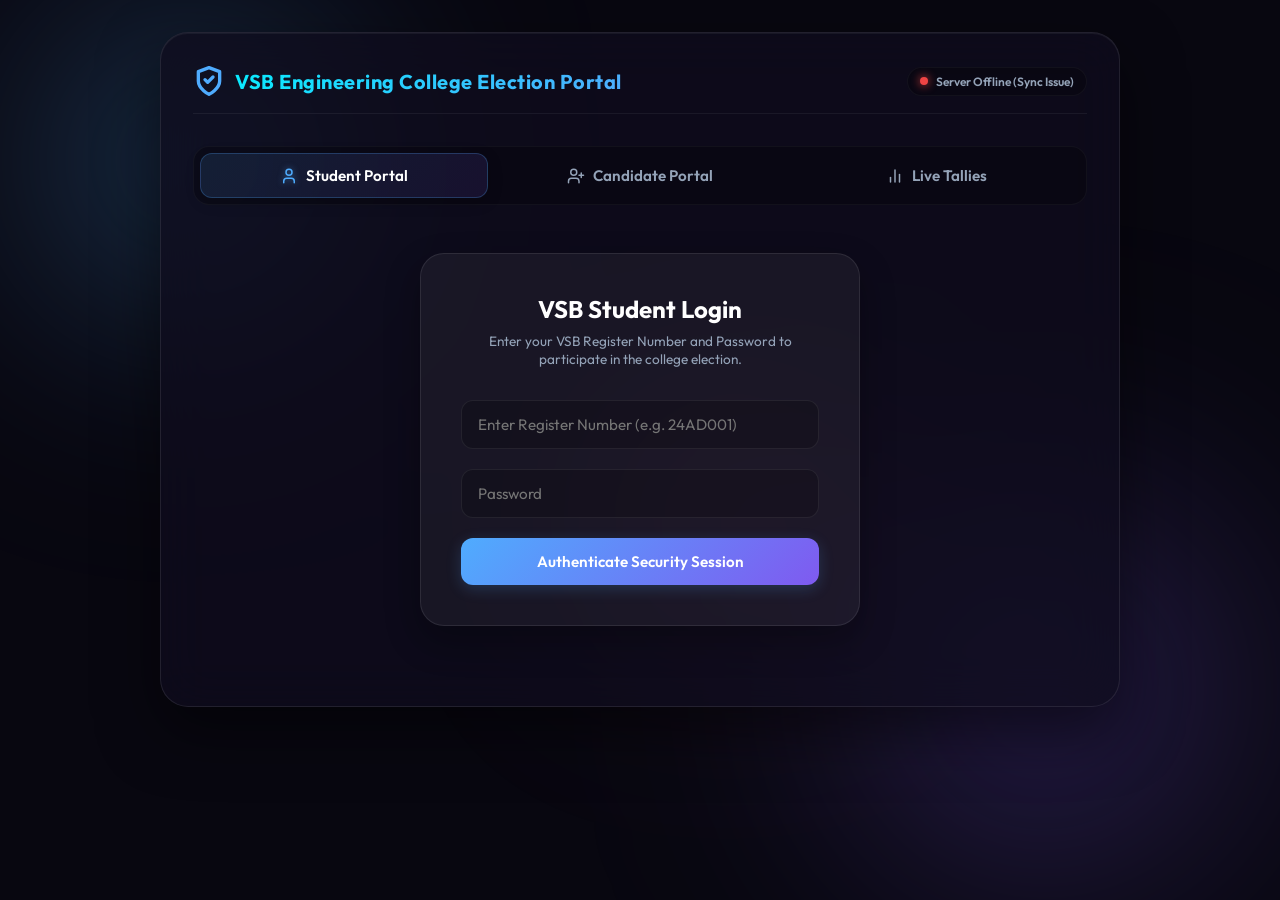
==== frontend/index.html @ 894a5782 "Initial commit - College Online Voting System" ====
<!DOCTYPE html>
<html lang="en">
<head>
  <meta charset="UTF-8">
  <meta name="viewport" content="width=device-width, initial-scale=1.0">
  <title>VSB Engineering College Online Election System</title>
  <link rel="stylesheet" href="style.css">
</head>
<body>

  <!-- Background Animated Glow Orbs -->
  <div class="bg-orbs">
    <div class="orb orb-1"></div>
    <div class="orb orb-2"></div>
    <div class="orb orb-3"></div>
  </div>

  <div class="container">
    
    <!-- Top System Header -->
    <header class="app-header">
      <div class="header-logo">
        <svg xmlns="http://www.w3.org/2000/svg" width="32" height="32" viewBox="0 0 24 24" fill="none" stroke="currentColor" stroke-width="2.5" stroke-linecap="round" stroke-linejoin="round">
          <path d="M12 22s8-4 8-10V5l-8-3-8 3v7c0 6 8 10 8 10z"/>
          <path d="m9 11 2 2 4-4"/>
        </svg>
        <span>VSB Engineering College Election Portal</span>
      </div>
      <div class="connection-status" id="connectionStatus">
        <span class="status-dot offline"></span>
        <span class="status-text" id="statusText">Connecting Server...</span>
      </div>
    </header>

    <!-- Main Navigation Menu Tabs -->
    <nav class="main-menu">
      <button class="active" onclick="switchMainTab('voter')">
        <svg xmlns="http://www.w3.org/2000/svg" width="18" height="18" viewBox="0 0 24 24" fill="none" stroke="currentColor" stroke-width="2" stroke-linecap="round" stroke-linejoin="round">
          <path d="M19 21v-2a4 4 0 0 0-4-4H9a4 4 0 0 0-4 4v2"/>
          <circle cx="12" cy="7" r="4"/>
        </svg>
        Student Portal
      </button>
      <button onclick="switchMainTab('candidate')">
        <svg xmlns="http://www.w3.org/2000/svg" width="18" height="18" viewBox="0 0 24 24" fill="none" stroke="currentColor" stroke-width="2" stroke-linecap="round" stroke-linejoin="round">
          <path d="M16 21v-2a4 4 0 0 0-4-4H6a4 4 0 0 0-4 4v2"/>
          <circle cx="9" cy="7" r="4"/>
          <line x1="19" x2="19" y1="8" y2="14"/>
          <line x1="22" x2="16" y1="11" y2="11"/>
        </svg>
        Candidate Portal
      </button>
      <button onclick="switchMainTab('results')">
        <svg xmlns="http://www.w3.org/2000/svg" width="18" height="18" viewBox="0 0 24 24" fill="none" stroke="currentColor" stroke-width="2" stroke-linecap="round" stroke-linejoin="round">
          <line x1="18" x2="18" y1="20" y2="10"/>
          <line x1="12" x2="12" y1="20" y2="4"/>
          <line x1="6" x2="6" y1="20" y2="14"/>
        </svg>
        Live Tallies
      </button>
    </nav>

    <!-- SECTION 1: STUDENT VOTER PORTAL -->
    <div id="voterPortal" class="tab-section active">
      
      <!-- Voter Authentication Check -->
      <div id="voterLoginCard" class="auth-card">
        <h2>VSB Student Login</h2>
        <p class="auth-subtitle">
Enter your VSB Register Number and Password to participate in the college election.
</p>
        <div class="form-group">
          <input type="text"
id="voterIdInput"
placeholder="Enter Register Number (e.g. 24AD001)">
        </div>
        <div class="form-group">
          <input type="password" id="voterPassInput" placeholder="Password">
        </div>
        <button class="btn-primary" onclick="handleVoterLogin()">
          Authenticate Security Session
        </button>
      </div>

      <!-- Voter Active Session Dashboard -->
      <div id="voterDashboard" class="dashboard-wrapper" style="display: none;">
        <div class="session-info-bar">
          <div class="voter-badge">
            <div class="badge-icon">
              <svg xmlns="http://www.w3.org/2000/svg" width="20" height="20" viewBox="0 0 24 24" fill="none" stroke="currentColor" stroke-width="2">
                <path d="M19 21v-2a4 4 0 0 0-4-4H9a4 4 0 0 0-4 4v2"/>
                <circle cx="12" cy="7" r="4"/>
              </svg>
            </div>
            <div>
              <div class="voter-name" id="sessionVoterName">David Miller</div>
              <div class="voter-details" id="sessionVoterDetails">STU001 • Department of Computer Science</div>
            </div>
          </div>
          <button class="btn-secondary" onclick="handleVoterLogout()">Logout</button>
        </div>

        <h2 class="section-title">Electoral Categories</h2>

        <!-- Position Category Toggles -->
        <div class="position-tab-bar">
          <button class="pos-tab active" onclick="switchPositionTab('President')">President</button>
          <button class="pos-tab" onclick="switchPositionTab('Vice President')">Vice President</button>
          <button class="pos-tab" onclick="switchPositionTab('General Secretary')">General Secretary</button>
        </div>

        <!-- Ballot Cast Indicator -->
        <div id="ballotCastBadge" class="ballot-status-badge" style="display: none;">
          <svg xmlns="http://www.w3.org/2000/svg" width="20" height="20" viewBox="0 0 24 24" fill="none" stroke="currentColor" stroke-width="2.5">
            <polyline points="20 6 9 17 4 12"/>
          </svg>
          <span>You have cast your secure ballot for this position.</span>
        </div>

        <!-- Candidate Cards Grid -->
        <div id="voterCandidatesGrid" class="cards-grid">
          <!-- Dynamically populated candidate cards -->
        </div>

      </div>
    </div>

    <!-- SECTION 2: CANDIDATE PROFILE PORTAL -->
    <div id="candidatePortal" class="tab-section">
      
      <!-- Candidate Authentication Check -->
      <div id="candidateLoginCard" class="auth-card">
        <h2>Candidate Console Login</h2>
        <p class="auth-subtitle">Authorized participants only. Access profile configuration utilities.</p>
        <div class="form-group">
          <input type="text" id="candidateIdInput" placeholder="Enter Candidate ID (e.g. PRES01)">
        </div>
        <div class="form-group">
          <input type="password" id="candidatePassInput" placeholder="Console Password">
        </div>
        <button class="btn-primary" onclick="handleCandidateLogin()">
          Decrypt Profile Console
        </button>
      </div>

      <!-- Candidate Profile Editor console -->
      <div id="candidateEditor" class="editor-wrapper" style="display: none;">
        <div class="session-info-bar">
          <div>
            <h2 class="editor-title">Candidate Profile Console</h2>
            <p class="editor-subtitle">Modify details presented to student voters.</p>
          </div>
          <button class="btn-secondary" onclick="handleCandidateLogout()">Logout</button>
        </div>

        <div class="editor-layout">
          
          <!-- Image upload and preview card -->
          <div class="profile-photo-card">
            <h3>Profile Photo</h3>
            <div class="photo-preview-box">
              <img id="profileImagePreview" src="" alt="Profile Image" style="display: none;">
              <div id="photoAvatarPlaceholder" class="photo-placeholder-avatar">
                <svg xmlns="http://www.w3.org/2000/svg" width="60" height="60" viewBox="0 0 24 24" fill="none" stroke="currentColor" stroke-width="1.5">
                  <path d="M19 21v-2a4 4 0 0 0-4-4H9a4 4 0 0 0-4 4v2"/>
                  <circle cx="12" cy="7" r="4"/>
                </svg>
              </div>
            </div>
            <div class="file-input-wrapper">
              <button class="btn-file-select">Select Photo File</button>
              <input type="file" id="candidateImageFile" accept="image/*" onchange="previewSelectedImage(event)">
            </div>
            <p class="photo-upload-hint">Formats: JPG, PNG, WebP (Max 2MB).</p>
            <button class="btn-primary-small" onclick="handleCandidateImageUpload()">
              Upload Photo
            </button>
          </div>

          <!-- Text Profile fields -->
          <div class="profile-details-form">
            <h3>Campaign Information</h3>
            <div class="editor-grid">
              <div class="form-group">
                <label>Registered Name</label>
                <input type="text" id="candEditName" placeholder="Full Name">
              </div>
              <div class="form-group">
                <label>Position Affiliation</label>
                <input type="text" id="candEditPosition" disabled style="opacity: 0.65; cursor: not-allowed;">
              </div>
              <div class="form-group full-width">
                <label>Degree & Year</label>
                <input type="text" id="candEditDegree" placeholder="e.g. B.Tech CS, 3rd Year">
              </div>
              <div class="form-group full-width">
                <label>Academic / Extra-Curricular Qualifications</label>
                <input type="text" id="candEditQual" placeholder="e.g. Class Rep, Tech-fest Organizer">
              </div>
              <div class="form-group full-width">
                <label>Profile Achievements</label>
                <textarea id="candEditAchievements" placeholder="List your key achievements during college life..."></textarea>
              </div>
              <div class="form-group full-width">
                <label>Campaign Manifesto & Promises</label>
                <textarea id="candEditManifesto" placeholder="List your promises and manifesto agenda for voters..."></textarea>
              </div>
            </div>
            <button class="btn-primary" onclick="handleCandidateProfileUpdate()">
              Save Profile Changes
            </button>
          </div>

        </div>
      </div>
    </div>

    <!-- SECTION 3: ELECTION LIVE TALLIES -->
    <div id="resultsPortal" class="tab-section">
      <div class="results-header-box">
        <h2>Live Ballot tallies</h2>
        <p class="results-subtitle">Encrypted public ledger vote summaries. Refresh values live.</p>
        <button class="btn-secondary-small" onclick="loadResultsData()">
          <svg xmlns="http://www.w3.org/2000/svg" width="16" height="16" viewBox="0 0 24 24" fill="none" stroke="currentColor" stroke-width="2">
            <path d="M21.5 2v6h-6M21.34 15.57a10 10 0 1 1-.57-8.38l5.67-5.67"/>
          </svg>
          Sync Votes
        </button>
      </div>

      <!-- Live position summaries container -->
      <div id="resultsTalliesContainer">
        <!-- Dynamically rendered progress charts per position -->
      </div>
    </div>

  </div>

  <!-- Micro Notifications Toast -->
  <div id="appToast" class="toast-card">
    <span class="toast-icon" id="toastIcon"></span>
    <span class="toast-message" id="toastMessage"></span>
  </div>

  <script src="script.js"></script>
</body>
</html>
---- frontend/style.css ----
/* frontend/style.css */
@import url('https://fonts.googleapis.com/css2?family=Outfit:wght@300;400;500;600;700&display=swap');

:root {
  --bg-primary: #080710;
  --card-bg: rgba(255, 255, 255, 0.05);
  --card-border: rgba(255, 255, 255, 0.09);
  --text-primary: #ffffff;
  --text-secondary: #94a3b8;
  
  /* Harmonious Color Palette */
  --accent-cyan: #00f2fe;
  --accent-blue: #4facfe;
  --accent-purple: #7f5af0;
  --accent-pink: #ec4899;
  
  --success: #10b981;
  --error: #ef4444;
  --warning: #f59e0b;
  
  --transition-smooth: all 0.4s cubic-bezier(0.16, 1, 0.3, 1);
  --font-family: 'Outfit', sans-serif;
}

* {
  margin: 0;
  padding: 0;
  box-sizing: border-box;
}

body {
  font-family: var(--font-family);
  background-color: var(--bg-primary);
  color: var(--text-primary);
  min-height: 100vh;
  overflow-x: hidden;
  position: relative;
  display: flex;
  justify-content: center;
  align-items: flex-start;
  padding: 2rem 1rem;
}

/* Background Glowing Orbs */
.bg-orbs {
  position: fixed;
  width: 100vw;
  height: 100vh;
  top: 0;
  left: 0;
  z-index: 1;
  overflow: hidden;
  pointer-events: none;
}

.orb {
  position: absolute;
  border-radius: 50%;
  filter: blur(100px);
  opacity: 0.3;
  mix-blend-mode: screen;
}

.orb-1 {
  width: 500px;
  height: 500px;
  background: radial-gradient(circle, var(--accent-blue) 0%, transparent 70%);
  top: -10%;
  left: -5%;
  animation: floatOrb 25s infinite alternate ease-in-out;
}

.orb-2 {
  width: 600px;
  height: 600px;
  background: radial-gradient(circle, var(--accent-purple) 0%, transparent 70%);
  bottom: -10%;
  right: -5%;
  animation: floatOrb 30s infinite alternate-reverse ease-in-out;
}

.orb-3 {
  width: 300px;
  height: 300px;
  background: radial-gradient(circle, var(--accent-pink) 0%, transparent 70%);
  top: 40%;
  left: 45%;
  animation: floatOrb 20s infinite alternate ease-in-out;
}

@keyframes floatOrb {
  0% { transform: translate(0, 0) scale(1); }
  50% { transform: translate(50px, -30px) scale(1.05); }
  100% { transform: translate(-30px, 60px) scale(0.95); }
}

/* App Container */
.container {
  position: relative;
  z-index: 10;
  width: 100%;
  max-width: 960px;
  background: rgba(15, 12, 30, 0.75);
  backdrop-filter: blur(24px);
  -webkit-backdrop-filter: blur(24px);
  border: 1px solid var(--card-border);
  border-radius: 28px;
  padding: 2rem;
  box-shadow: 0 24px 60px rgba(0, 0, 0, 0.5),
              inset 0 1px 0 rgba(255, 255, 255, 0.05);
}

/* App Header */
.app-header {
  display: flex;
  justify-content: space-between;
  align-items: center;
  margin-bottom: 2rem;
  padding-bottom: 1rem;
  border-bottom: 1px solid rgba(255, 255, 255, 0.06);
}

.header-logo {
  font-size: 1.25rem;
  font-weight: 700;
  letter-spacing: 0.5px;
  display: flex;
  align-items: center;
  gap: 10px;
  background: linear-gradient(135deg, var(--accent-cyan), var(--accent-blue));
  -webkit-background-clip: text;
  -webkit-text-fill-color: transparent;
}

.header-logo svg {
  stroke: var(--accent-blue);
}

/* Connection Status indicator */
.connection-status {
  display: flex;
  align-items: center;
  gap: 8px;
  background: rgba(0, 0, 0, 0.25);
  padding: 6px 12px;
  border-radius: 20px;
  border: 1px solid rgba(255, 255, 255, 0.04);
}

.status-dot {
  width: 8px;
  height: 8px;
  border-radius: 50%;
  display: inline-block;
  position: relative;
}

.status-dot.online {
  background: var(--success);
  box-shadow: 0 0 10px var(--success);
}

.status-dot.offline {
  background: var(--error);
  box-shadow: 0 0 10px var(--error);
  animation: pulseOffline 1.5s infinite alternate;
}

@keyframes pulseOffline {
  to { opacity: 0.4; }
}

.status-text {
  font-size: 0.75rem;
  font-weight: 600;
  color: var(--text-secondary);
}

/* Navigation Menu */
.main-menu {
  display: grid;
  grid-template-columns: repeat(3, 1fr);
  gap: 8px;
  background: rgba(0, 0, 0, 0.25);
  padding: 6px;
  border-radius: 16px;
  border: 1px solid rgba(255, 255, 255, 0.04);
  margin-bottom: 2rem;
}

.main-menu button {
  background: transparent;
  border: none;
  color: var(--text-secondary);
  padding: 12px 6px;
  font-family: var(--font-family);
  font-size: 0.95rem;
  font-weight: 600;
  cursor: pointer;
  border-radius: 12px;
  transition: var(--transition-smooth);
  outline: none;
  display: flex;
  align-items: center;
  justify-content: center;
  gap: 8px;
}

.main-menu button svg {
  transition: var(--transition-smooth);
}

.main-menu button:hover {
  color: var(--text-primary);
  background: rgba(255, 255, 255, 0.03);
}

.main-menu button.active {
  background: linear-gradient(135deg, rgba(79, 172, 254, 0.12), rgba(127, 90, 240, 0.12));
  color: var(--text-primary);
  border: 1px solid rgba(79, 172, 254, 0.25);
  box-shadow: 0 4px 15px rgba(0, 0, 0, 0.2);
}

.main-menu button.active svg {
  stroke: var(--accent-blue);
  filter: drop-shadow(0 0 3px rgba(79, 172, 254, 0.5));
}

/* Sections Control */
.tab-section {
  display: none;
  opacity: 0;
  transform: translateY(15px);
  transition: opacity 0.5s ease, transform 0.5s ease;
}

.tab-section.active {
  display: block;
  opacity: 1;
  transform: translateY(0);
}

/* Titles */
h2 {
  font-size: 1.5rem;
  font-weight: 700;
  color: var(--text-primary);
  margin-bottom: 0.5rem;
}

h2.section-title {
  margin: 2rem 0 1.25rem 0;
  border-left: 4px solid var(--accent-blue);
  padding-left: 10px;
  font-size: 1.35rem;
}

/* Form Cards (Login views) */
.auth-card {
  max-width: 440px;
  margin: 3rem auto;
  background: var(--card-bg);
  border: 1px solid var(--card-border);
  border-radius: 24px;
  padding: 2.5rem;
  box-shadow: 0 15px 35px rgba(0, 0, 0, 0.3);
  text-align: center;
}

.auth-subtitle {
  font-size: 0.85rem;
  color: var(--text-secondary);
  margin-bottom: 2rem;
}

/* Input Fields styling */
.form-group {
  margin-bottom: 1.25rem;
  text-align: left;
}

.form-group label {
  display: block;
  font-size: 0.8rem;
  font-weight: 600;
  color: var(--text-secondary);
  margin-bottom: 6px;
  text-transform: uppercase;
  letter-spacing: 0.5px;
}

input[type="text"],
input[type="password"],
input[type="number"],
textarea {
  width: 100%;
  padding: 14px 16px;
  background: rgba(0, 0, 0, 0.2);
  border: 1.5px solid rgba(255, 255, 255, 0.07);
  border-radius: 12px;
  color: var(--text-primary);
  font-family: var(--font-family);
  font-size: 0.95rem;
  outline: none;
  transition: var(--transition-smooth);
}

input[type="text"]:focus,
input[type="password"]:focus,
input[type="number"]:focus,
textarea:focus {
  border-color: var(--accent-blue);
  background: rgba(0, 0, 0, 0.35);
  box-shadow: 0 0 15px rgba(79, 172, 254, 0.1);
}

textarea {
  min-height: 100px;
  resize: vertical;
}

/* Buttons System */
button.btn-primary {
  width: 100%;
  padding: 14px;
  background: linear-gradient(135deg, var(--accent-blue), var(--accent-purple));
  color: var(--text-primary);
  border: none;
  border-radius: 12px;
  font-family: var(--font-family);
  font-size: 0.95rem;
  font-weight: 600;
  cursor: pointer;
  transition: var(--transition-smooth);
  box-shadow: 0 4px 15px rgba(79, 172, 254, 0.2);
  display: inline-flex;
  align-items: center;
  justify-content: center;
  gap: 8px;
}

button.btn-primary:hover {
  transform: translateY(-2px);
  box-shadow: 0 6px 20px rgba(79, 172, 254, 0.35);
  background: linear-gradient(135deg, var(--accent-cyan), var(--accent-purple));
}

button.btn-primary:active {
  transform: translateY(1px);
}

button.btn-primary-small {
  padding: 10px 16px;
  background: linear-gradient(135deg, var(--accent-blue), var(--accent-purple));
  color: var(--text-primary);
  border: none;
  border-radius: 8px;
  font-family: var(--font-family);
  font-size: 0.85rem;
  font-weight: 600;
  cursor: pointer;
  transition: var(--transition-smooth);
  width: 100%;
}

button.btn-primary-small:hover {
  background: linear-gradient(135deg, var(--accent-cyan), var(--accent-purple));
  box-shadow: 0 4px 12px rgba(79, 172, 254, 0.2);
}

button.btn-secondary {
  padding: 10px 18px;
  background: rgba(255, 255, 255, 0.05);
  border: 1px solid rgba(255, 255, 255, 0.1);
  border-radius: 10px;
  color: var(--text-primary);
  font-family: var(--font-family);
  font-size: 0.85rem;
  font-weight: 600;
  cursor: pointer;
  transition: var(--transition-smooth);
}

button.btn-secondary:hover {
  background: rgba(255, 255, 255, 0.1);
  border-color: rgba(255, 255, 255, 0.2);
}

button.btn-secondary-small {
  padding: 8px 14px;
  background: rgba(255, 255, 255, 0.05);
  border: 1px solid rgba(255, 255, 255, 0.1);
  border-radius: 8px;
  color: var(--text-primary);
  font-family: var(--font-family);
  font-size: 0.8rem;
  font-weight: 600;
  cursor: pointer;
  transition: var(--transition-smooth);
  display: inline-flex;
  align-items: center;
  gap: 6px;
}

button.btn-secondary-small:hover {
  background: rgba(255, 255, 255, 0.1);
}

/* Session Info Bar */
.session-info-bar {
  display: flex;
  justify-content: space-between;
  align-items: center;
  background: rgba(0, 0, 0, 0.2);
  border: 1px solid var(--card-border);
  border-radius: 18px;
  padding: 12px 20px;
  margin-bottom: 1.5rem;
}

.voter-badge {
  display: flex;
  align-items: center;
  gap: 12px;
}

.badge-icon {
  width: 40px;
  height: 40px;
  border-radius: 12px;
  background: linear-gradient(135deg, rgba(79, 172, 254, 0.2), rgba(127, 90, 240, 0.2));
  border: 1px solid rgba(79, 172, 254, 0.3);
  display: flex;
  align-items: center;
  justify-content: center;
  color: var(--accent-cyan);
}

.voter-name {
  font-weight: 700;
  font-size: 0.95rem;
}

.voter-details {
  font-size: 0.75rem;
  color: var(--text-secondary);
}

/* Voting Position Tabs */
.position-tab-bar {
  display: flex;
  gap: 8px;
  margin-bottom: 1.5rem;
  overflow-x: auto;
  padding-bottom: 4px;
}

.pos-tab {
  background: rgba(255, 255, 255, 0.03);
  border: 1px solid rgba(255, 255, 255, 0.05);
  color: var(--text-secondary);
  padding: 10px 18px;
  border-radius: 30px;
  font-family: var(--font-family);
  font-size: 0.85rem;
  font-weight: 600;
  cursor: pointer;
  transition: var(--transition-smooth);
  white-space: nowrap;
}

.pos-tab:hover {
  background: rgba(255, 255, 255, 0.07);
  color: var(--text-primary);
}

.pos-tab.active {
  background: var(--accent-blue);
  color: var(--bg-primary);
  border-color: var(--accent-blue);
  box-shadow: 0 4px 12px rgba(79, 172, 254, 0.3);
}

/* Ballot Status Badge */
.ballot-status-badge {
  background: rgba(16, 185, 129, 0.1);
  border: 1px solid rgba(16, 185, 129, 0.3);
  color: var(--success);
  padding: 12px 16px;
  border-radius: 12px;
  margin-bottom: 1.5rem;
  display: flex;
  align-items: center;
  gap: 10px;
  font-size: 0.9rem;
  font-weight: 600;
}

/* Candidate Display Cards Grid */
.cards-grid {
  display: grid;
  grid-template-columns: repeat(auto-fill, minmax(280px, 1fr));
  gap: 1.5rem;
}

.candidate-card {
  background: var(--card-bg);
  border: 1px solid var(--card-border);
  border-radius: 20px;
  padding: 1.5rem;
  display: flex;
  flex-direction: column;
  transition: var(--transition-smooth);
  position: relative;
  overflow: hidden;
}

.candidate-card:hover {
  transform: translateY(-5px);
  border-color: rgba(79, 172, 254, 0.25);
  box-shadow: 0 10px 25px rgba(0, 0, 0, 0.3);
}

/* Left stripe in card */
.candidate-card::after {
  content: '';
  position: absolute;
  top: 0;
  left: 0;
  width: 4px;
  height: 100%;
  background: linear-gradient(to bottom, var(--accent-blue), var(--accent-purple));
}

.card-avatar-box {
  width: 80px;
  height: 80px;
  border-radius: 50%;
  background: rgba(255, 255, 255, 0.03);
  border: 2px solid rgba(255, 255, 255, 0.1);
  overflow: hidden;
  margin: 0.5rem 0 1rem 0;
  display: flex;
  align-items: center;
  justify-content: center;
  color: var(--text-secondary);
}

.card-avatar-box img {
  width: 100%;
  height: 100%;
  object-fit: cover;
}

.card-name {
  font-size: 1.25rem;
  font-weight: 700;
  margin-bottom: 4px;
}

.card-degree {
  font-size: 0.8rem;
  color: var(--accent-cyan);
  font-weight: 600;
  margin-bottom: 12px;
}

.card-info {
  font-size: 0.85rem;
  color: var(--text-secondary);
  margin-bottom: 6px;
}

.card-info strong {
  color: var(--text-primary);
}

/* Collapsible content boxes */
.collapsible-box {
  margin-top: 10px;
  border: 1px solid rgba(255, 255, 255, 0.05);
  border-radius: 10px;
  overflow: hidden;
  background: rgba(0, 0, 0, 0.15);
}

.collapsible-header {
  padding: 10px 14px;
  font-size: 0.8rem;
  font-weight: 700;
  color: var(--text-primary);
  background: rgba(255, 255, 255, 0.02);
  cursor: pointer;
  display: flex;
  justify-content: space-between;
  align-items: center;
  user-select: none;
}

.collapsible-header::after {
  content: '▼';
  font-size: 0.65rem;
  color: var(--text-secondary);
  transition: var(--transition-smooth);
}

.collapsible-box.open .collapsible-header::after {
  transform: rotate(180deg);
}

.collapsible-content {
  max-height: 0;
  overflow: hidden;
  transition: max-height 0.3s cubic-bezier(0.16, 1, 0.3, 1);
  padding: 0 14px;
  font-size: 0.82rem;
  line-height: 1.5;
  color: var(--text-secondary);
}

.collapsible-box.open .collapsible-content {
  max-height: 150px;
  overflow-y: auto;
  padding: 10px 14px;
}

.card-vote-btn-wrapper {
  margin-top: 1.5rem;
}

/* Candidate profile editor layout */
.editor-layout {
  display: grid;
  grid-template-columns: 280px 1fr;
  gap: 2rem;
  margin-top: 1.5rem;
}

.profile-photo-card {
  background: var(--card-bg);
  border: 1px solid var(--card-border);
  border-radius: 20px;
  padding: 1.5rem;
  display: flex;
  flex-direction: column;
  align-items: center;
  text-align: center;
}

.photo-preview-box {
  width: 140px;
  height: 140px;
  border-radius: 50%;
  background: rgba(0, 0, 0, 0.2);
  border: 2px dashed rgba(255, 255, 255, 0.15);
  display: flex;
  align-items: center;
  justify-content: center;
  overflow: hidden;
  margin: 1.5rem 0;
}

.photo-preview-box img {
  width: 100%;
  height: 100%;
  object-fit: cover;
}

.photo-placeholder-avatar {
  color: rgba(255, 255, 255, 0.2);
  display: flex;
  align-items: center;
  justify-content: center;
}

.file-input-wrapper {
  position: relative;
  overflow: hidden;
  margin-bottom: 12px;
  width: 100%;
}

.btn-file-select {
  padding: 10px;
  background: rgba(255, 255, 255, 0.05);
  border: 1px solid rgba(255, 255, 255, 0.1);
  border-radius: 8px;
  color: var(--text-primary);
  font-family: var(--font-family);
  font-size: 0.85rem;
  font-weight: 600;
  width: 100%;
  cursor: pointer;
}

.file-input-wrapper input[type="file"] {
  position: absolute;
  top: 0;
  left: 0;
  opacity: 0;
  width: 100%;
  height: 100%;
  cursor: pointer;
}

.photo-upload-hint {
  font-size: 0.72rem;
  color: var(--text-secondary);
  margin-bottom: 1.5rem;
}

.profile-details-form {
  background: var(--card-bg);
  border: 1px solid var(--card-border);
  border-radius: 20px;
  padding: 1.5rem;
}

.editor-grid {
  display: grid;
  grid-template-columns: 1fr 1fr;
  gap: 1rem;
  margin: 1.5rem 0;
}

.editor-grid .full-width {
  grid-column: span 2;
}

/* Results Tallies */
.results-header-box {
  display: flex;
  justify-content: space-between;
  align-items: center;
  margin-bottom: 2rem;
  border-bottom: 1px solid rgba(255, 255, 255, 0.06);
  padding-bottom: 1rem;
}

.results-subtitle {
  font-size: 0.85rem;
  color: var(--text-secondary);
}

.results-position-block {
  background: var(--card-bg);
  border: 1px solid var(--card-border);
  border-radius: 20px;
  padding: 1.5rem;
  margin-bottom: 1.5rem;
}

.results-position-title {
  font-size: 1.15rem;
  font-weight: 700;
  margin-bottom: 1.25rem;
  color: var(--accent-cyan);
}

.results-rows-wrapper {
  display: flex;
  flex-direction: column;
  gap: 1rem;
}

.result-row-card {
  background: rgba(0, 0, 0, 0.25);
  border: 1px solid rgba(255, 255, 255, 0.04);
  padding: 1rem;
  border-radius: 12px;
  display: flex;
  flex-direction: column;
  gap: 8px;
}

.result-row-header {
  display: flex;
  justify-content: space-between;
  align-items: center;
}

.result-row-name {
  font-weight: 600;
  font-size: 0.95rem;
}

.result-row-party {
  font-size: 0.75rem;
  color: var(--text-secondary);
  font-weight: 400;
}

.result-row-votes {
  font-size: 0.95rem;
  font-weight: 700;
  color: var(--accent-cyan);
}

.result-bar-outer {
  width: 100%;
  height: 8px;
  background: rgba(255, 255, 255, 0.03);
  border-radius: 10px;
  overflow: hidden;
}

.result-bar-inner {
  height: 100%;
  border-radius: 10px;
  background: linear-gradient(to right, var(--accent-blue), var(--accent-purple));
  width: 0%;
  transition: width 1.2s cubic-bezier(0.16, 1, 0.3, 1);
}

/* Winner indicator */
.result-row-card.leading {
  border-color: rgba(245, 158, 11, 0.25);
  background: linear-gradient(135deg, rgba(245, 158, 11, 0.03), rgba(0, 0, 0, 0.25));
}

.result-row-card.leading .result-row-name::before {
  content: '👑 ';
}

/* Micro Toast Alerts */
.toast-card {
  position: fixed;
  bottom: 24px;
  right: 24px;
  z-index: 1000;
  background: rgba(15, 10, 28, 0.9);
  backdrop-filter: blur(12px);
  -webkit-backdrop-filter: blur(12px);
  border: 1px solid var(--card-border);
  padding: 14px 22px;
  border-radius: 12px;
  box-shadow: 0 10px 30px rgba(0, 0, 0, 0.4);
  transform: translateY(100px);
  opacity: 0;
  transition: var(--transition-smooth);
  display: flex;
  align-items: center;
  gap: 10px;
  font-size: 0.9rem;
  max-width: 380px;
}

.toast-card.show {
  transform: translateY(0);
  opacity: 1;
}

.toast-card.success-toast {
  border-left: 4px solid var(--success);
}

.toast-card.error-toast {
  border-left: 4px solid var(--error);
}

/* File Upload Select override button visual styling */
.btn-primary-small:active,
.btn-secondary-small:active,
.btn-file-select:active {
  transform: scale(0.98);
}

/* Responsive adjustments */
@media (max-width: 768px) {
  .main-menu {
    grid-template-columns: 1fr;
  }
  
  .editor-layout {
    grid-template-columns: 1fr;
  }
  
  .editor-grid {
    grid-template-columns: 1fr;
  }
  
  .editor-grid .full-width {
    grid-column: span 1;
  }
  
  .session-info-bar {
    flex-direction: column;
    align-items: stretch;
    gap: 12px;
    text-align: center;
  }
  
  .voter-badge {
    justify-content: center;
  }
}
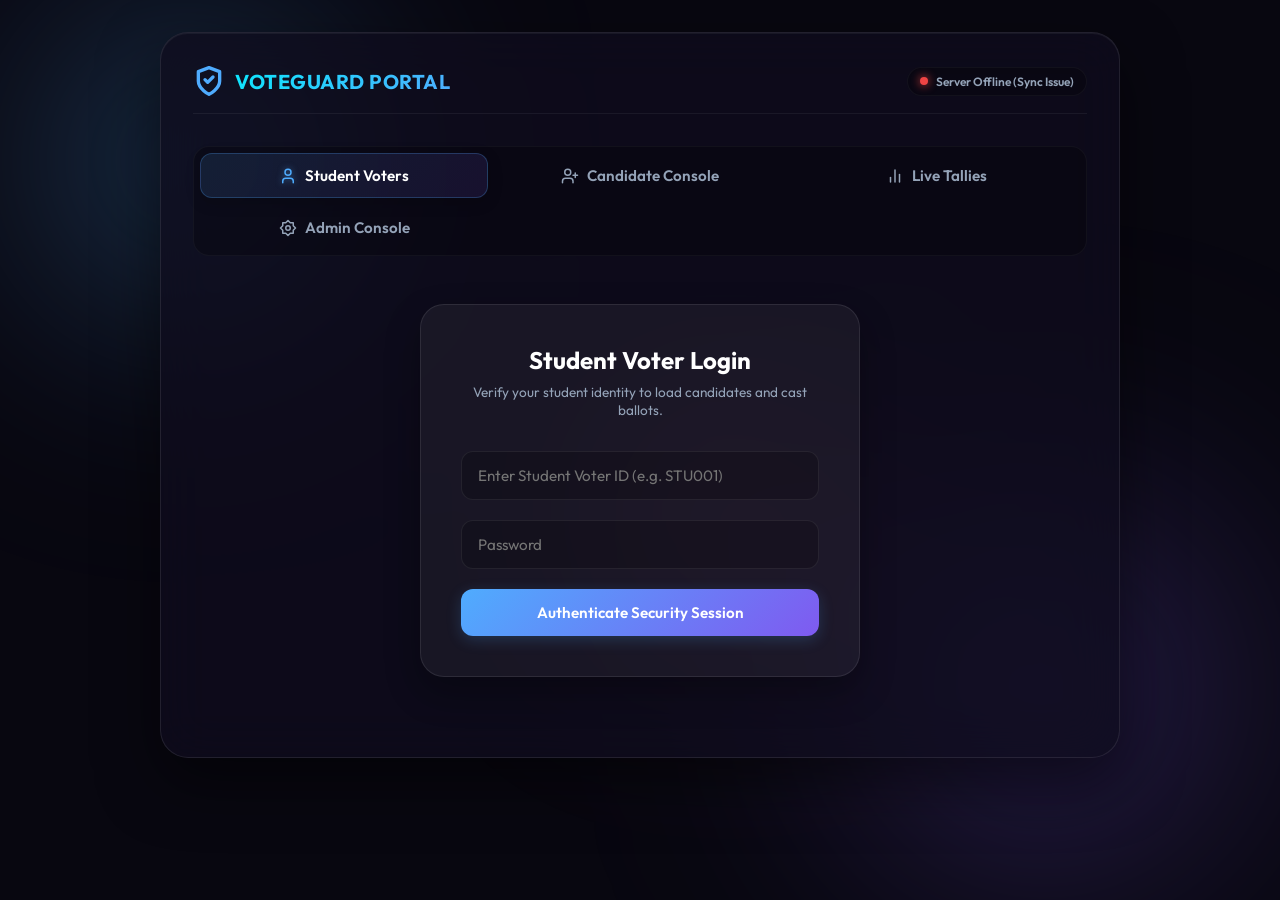
==== commit a555c11f: "Initial commit with Admin Dashboard" ====
--- a/frontend/index.html
+++ b/frontend/index.html
@@ -3,7 +3,7 @@
 <head>
   <meta charset="UTF-8">
   <meta name="viewport" content="width=device-width, initial-scale=1.0">
-  <title>VSB Engineering College Online Election System</title>
+  <title>College Online Election Portal</title>
   <link rel="stylesheet" href="style.css">
 </head>
 <body>
@@ -24,7 +24,7 @@
           <path d="M12 22s8-4 8-10V5l-8-3-8 3v7c0 6 8 10 8 10z"/>
           <path d="m9 11 2 2 4-4"/>
         </svg>
-        <span>VSB Engineering College Election Portal</span>
+        <span>VOTEGUARD PORTAL</span>
       </div>
       <div class="connection-status" id="connectionStatus">
         <span class="status-dot offline"></span>
@@ -39,7 +39,7 @@
           <path d="M19 21v-2a4 4 0 0 0-4-4H9a4 4 0 0 0-4 4v2"/>
           <circle cx="12" cy="7" r="4"/>
         </svg>
-        Student Portal
+        Student Voters
       </button>
       <button onclick="switchMainTab('candidate')">
         <svg xmlns="http://www.w3.org/2000/svg" width="18" height="18" viewBox="0 0 24 24" fill="none" stroke="currentColor" stroke-width="2" stroke-linecap="round" stroke-linejoin="round">
@@ -48,7 +48,7 @@
           <line x1="19" x2="19" y1="8" y2="14"/>
           <line x1="22" x2="16" y1="11" y2="11"/>
         </svg>
-        Candidate Portal
+        Candidate Console
       </button>
       <button onclick="switchMainTab('results')">
         <svg xmlns="http://www.w3.org/2000/svg" width="18" height="18" viewBox="0 0 24 24" fill="none" stroke="currentColor" stroke-width="2" stroke-linecap="round" stroke-linejoin="round">
@@ -58,6 +58,13 @@
         </svg>
         Live Tallies
       </button>
+      <button onclick="switchMainTab('admin')">
+        <svg xmlns="http://www.w3.org/2000/svg" width="18" height="18" fill="none" stroke="currentColor" stroke-width="2" stroke-linecap="round" stroke-linejoin="round" viewBox="0 0 24 24">
+          <path d="M12 2l3 3h4v4l3 3-3 3v4h-4l-3 3-3-3H5v-4l-3-3 3-3V5h4z"/>
+          <circle cx="12" cy="12" r="3"/>
+        </svg>
+        Admin Console
+      </button>
     </nav>
 
     <!-- SECTION 1: STUDENT VOTER PORTAL -->
@@ -65,14 +72,10 @@
       
       <!-- Voter Authentication Check -->
       <div id="voterLoginCard" class="auth-card">
-        <h2>VSB Student Login</h2>
-        <p class="auth-subtitle">
-Enter your VSB Register Number and Password to participate in the college election.
-</p>
-        <div class="form-group">
-          <input type="text"
-id="voterIdInput"
-placeholder="Enter Register Number (e.g. 24AD001)">
+        <h2>Student Voter Login</h2>
+        <p class="auth-subtitle">Verify your student identity to load candidates and cast ballots.</p>
+        <div class="form-group">
+          <input type="text" id="voterIdInput" placeholder="Enter Student Voter ID (e.g. STU001)">
         </div>
         <div class="form-group">
           <input type="password" id="voterPassInput" placeholder="Password">
@@ -234,6 +237,114 @@
       </div>
     </div>
 
+    <!-- SECTION 4: ADMIN DASHBOARD PORTAL -->
+    <div id="adminPortal" class="tab-section">
+      
+      <!-- Admin Authentication Check -->
+      <div id="adminLoginCard" class="auth-card">
+        <h2>Admin Portal Login</h2>
+        <p class="auth-subtitle">Restricted system access. Authorized personnel only.</p>
+        <div class="form-group">
+          <input type="text" id="adminUser" placeholder="Admin Username">
+        </div>
+        <div class="form-group">
+          <input type="password" id="adminPass" placeholder="Admin Password">
+        </div>
+        <button class="btn-primary" onclick="handleAdminLogin()">
+          Authenticate Admin
+        </button>
+      </div>
+
+      <!-- Admin Dashboard Layout -->
+      <div id="adminDashboard" class="editor-wrapper" style="display: none;">
+        <div class="session-info-bar">
+          <div>
+            <h2 class="editor-title">Election Control Center</h2>
+            <p class="editor-subtitle">Manage voters, candidates, and election status.</p>
+          </div>
+          <button class="btn-secondary" onclick="handleAdminLogout()">Logout</button>
+        </div>
+
+        <!-- Global Stats & Status Row -->
+        <div class="admin-stats-grid">
+          <div class="stat-card">
+            <h3 class="stat-title">Election Status</h3>
+            <div id="adminElectionStatus" class="stat-value status-stopped">STOPPED</div>
+            <button class="btn-secondary-small" style="margin-top: 0.5rem;" onclick="toggleElectionStatus()">Toggle Status</button>
+          </div>
+          <div class="stat-card">
+            <h3 class="stat-title">Total Votes Cast</h3>
+            <div id="adminTotalVotes" class="stat-value">0</div>
+          </div>
+          <div class="stat-card">
+            <h3 class="stat-title">CSV Upload</h3>
+            <div class="file-input-wrapper" style="margin-top: 0.5rem;">
+               <input type="file" id="csvStudentFile" accept=".csv" style="font-size: 0.8rem;">
+            </div>
+            <button class="btn-primary-small" style="margin-top: 0.5rem; width: 100%;" onclick="handleAdminCSVUpload()">Upload Students</button>
+          </div>
+        </div>
+        
+        <!-- Candidate Management List -->
+        <div class="profile-details-form" style="margin-top: 1.5rem;">
+          <h3>Manage Candidates</h3>
+          <div id="adminCandidatesList" class="cards-grid" style="grid-template-columns: 1fr; margin-bottom: 1rem;">
+             <!-- Renders existing candidates here with edit/delete buttons -->
+          </div>
+          
+          <h4 style="color: var(--text-primary); margin-bottom: 1rem;">Add / Update Candidate</h4>
+          <div class="editor-grid">
+            <div class="form-group">
+              <label>Candidate ID (e.g. PRES03)</label>
+              <input type="text" id="adminCandId">
+            </div>
+            <div class="form-group">
+              <label>Password (for Candidate Login)</label>
+              <input type="text" id="adminCandPass">
+            </div>
+            <div class="form-group">
+              <label>Full Name</label>
+              <input type="text" id="adminCandName">
+            </div>
+            <div class="form-group">
+              <label>Position (e.g. President)</label>
+              <input type="text" id="adminCandPosition">
+            </div>
+            <div class="form-group">
+              <label>Degree & Year</label>
+              <input type="text" id="adminCandDegree">
+            </div>
+            <div class="form-group">
+              <label>Qualifications</label>
+              <input type="text" id="adminCandQual">
+            </div>
+            <div class="form-group full-width">
+              <label>Achievements</label>
+              <textarea id="adminCandAchieve"></textarea>
+            </div>
+            <div class="form-group full-width">
+              <label>Manifesto</label>
+              <textarea id="adminCandManifesto"></textarea>
+            </div>
+          </div>
+          <div style="display: flex; gap: 1rem; margin-top: 1rem;">
+             <button class="btn-primary" onclick="adminAddCandidate()">Add New Candidate</button>
+             <button class="btn-secondary" onclick="adminUpdateCandidate()">Update Existing</button>
+          </div>
+        </div>
+        
+        <!-- Winners List -->
+        <div class="profile-details-form" style="margin-top: 1.5rem;">
+          <h3>Current Winners</h3>
+          <div id="adminWinnersList" style="color: var(--text-secondary); line-height: 1.6;">
+            <!-- Render winners here -->
+          </div>
+          <button class="btn-secondary-small" style="margin-top: 1rem;" onclick="adminLoadWinners()">Refresh Winners</button>
+        </div>
+
+      </div>
+    </div>
+
   </div>
 
   <!-- Micro Notifications Toast -->
--- a/frontend/style.css
+++ b/frontend/style.css
@@ -864,6 +864,76 @@
 .btn-secondary-small:active,
 .btn-file-select:active {
   transform: scale(0.98);
+}
+
+/* Admin Panel Grid & Elements */
+.admin-stats-grid {
+  display: grid;
+  grid-template-columns: repeat(auto-fit, minmax(220px, 1fr));
+  gap: 1.25rem;
+}
+
+.admin-stats-grid .stat-card {
+  background: var(--card-bg);
+  border: 1px solid var(--card-border);
+  border-radius: 12px;
+  padding: 1.25rem;
+  display: flex;
+  flex-direction: column;
+  justify-content: space-between;
+}
+
+.stat-title {
+  font-size: 0.9rem;
+  color: var(--text-secondary);
+  text-transform: uppercase;
+  letter-spacing: 0.5px;
+  margin-bottom: 0.5rem;
+}
+
+.stat-value {
+  font-size: 1.8rem;
+  font-weight: 700;
+  color: var(--text-primary);
+}
+
+.status-stopped {
+  color: var(--error) !important;
+}
+
+.status-started {
+  color: var(--success) !important;
+}
+
+.admin-candidate-row {
+  display: flex;
+  align-items: center;
+  justify-content: space-between;
+  padding: 12px 16px;
+  background: rgba(0, 0, 0, 0.2);
+  border: 1px solid rgba(255, 255, 255, 0.05);
+  border-radius: 10px;
+  margin-bottom: 10px;
+}
+
+.admin-candidate-info {
+  display: flex;
+  flex-direction: column;
+}
+
+.admin-candidate-name {
+  font-weight: 600;
+  color: var(--text-primary);
+}
+
+.admin-candidate-pos {
+  font-size: 0.8rem;
+  color: var(--text-secondary);
+}
+
+.admin-candidate-actions {
+  display: flex;
+  gap: 8px;
 }
 
 /* Responsive adjustments */
